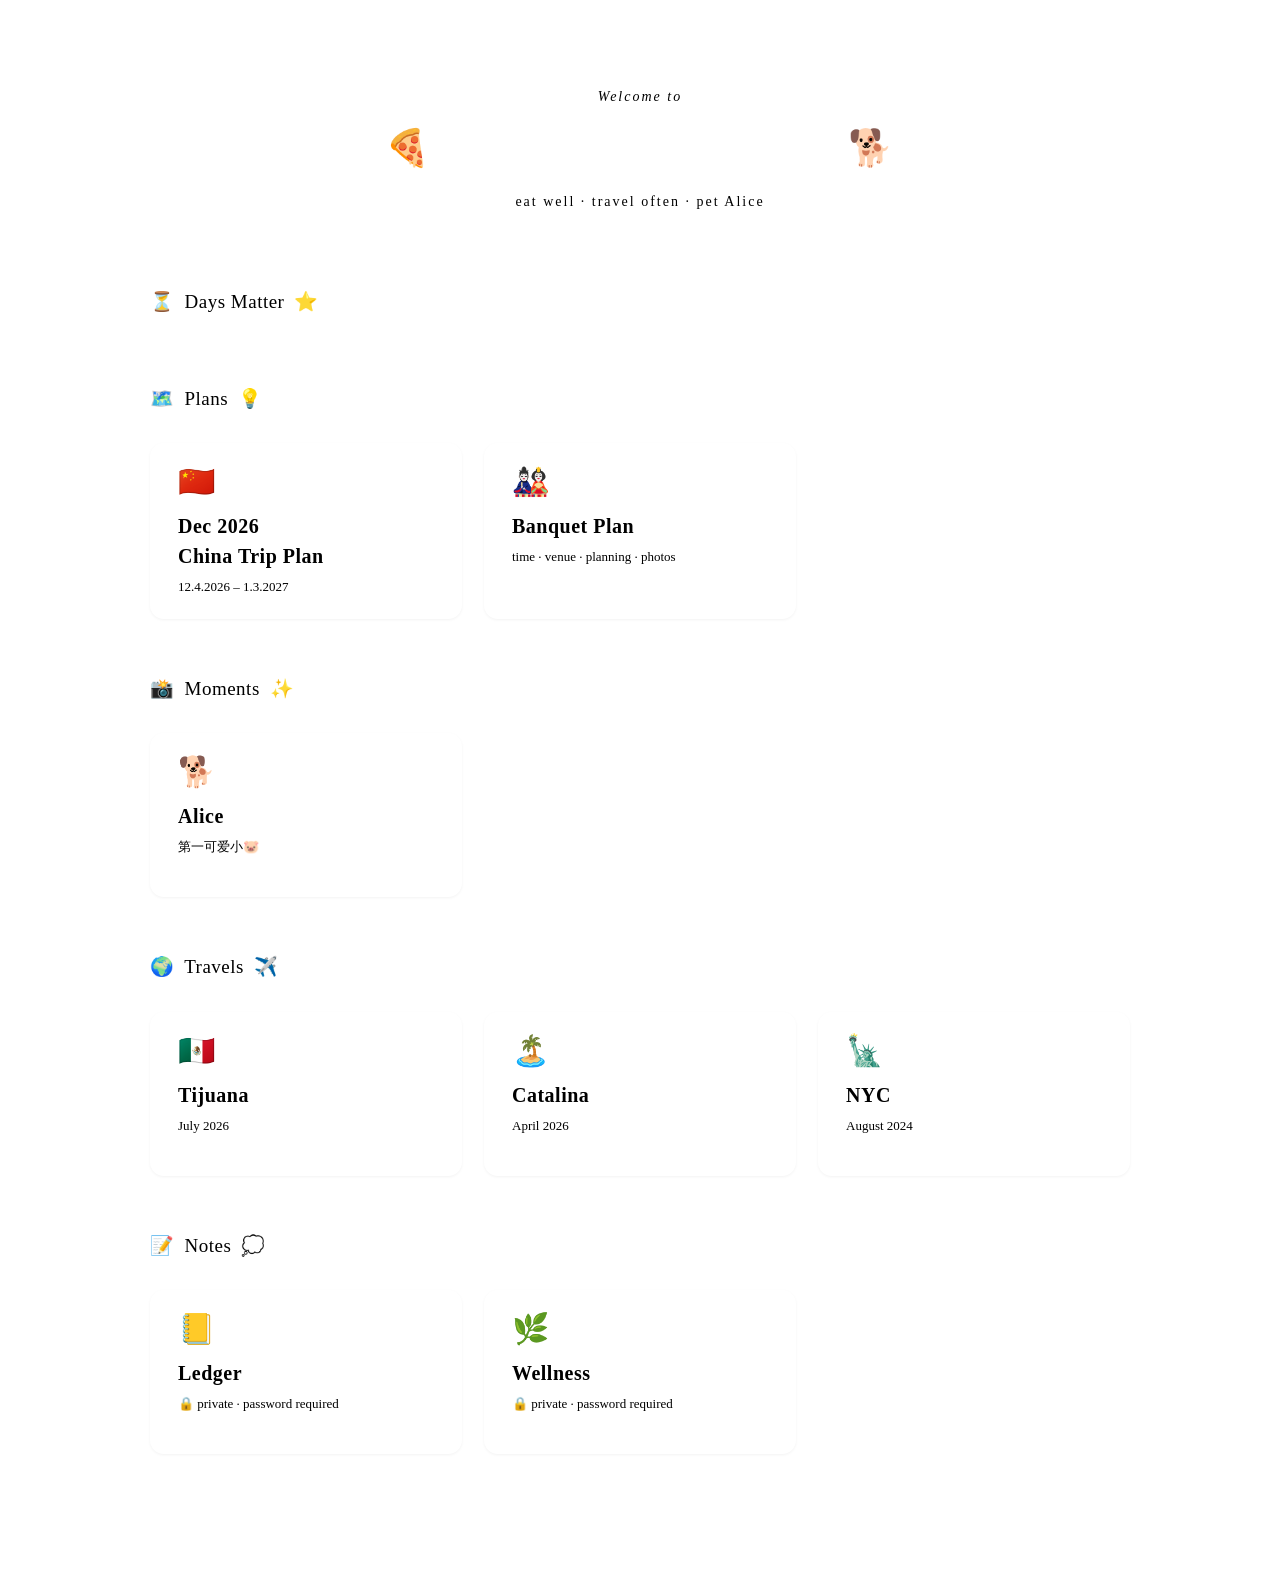
==== index.html @ e295566f "Wellness: new weight & cycle dashboard (trend chart w/ 7-pt avg & period marks, cycle stats + timeli" ====
<!DOCTYPE html>
<html lang="en">
<head>
<meta charset="UTF-8">
<meta name="viewport" content="width=device-width, initial-scale=1.0">
<title>Chelsea · Home</title>
<link rel="stylesheet" href="assets/css/base.css">
<style>
  *{box-sizing:border-box;}
  body{margin:0;padding:34px 22px 64px;background:var(--bg);color:var(--ink);line-height:1.5;}
  .wrap{max-width:980px;margin:0 auto;}

  /* HERO */
  header.hero{margin:52px 0 76px;text-align:center;}
  .hero .hi{font-family:var(--serif);font-style:italic;font-size:14px;color:var(--muted);letter-spacing:2px;margin-bottom:8px;}
  .hero h1{font-family:var(--serif);font-size:44px;font-weight:400;margin:0;letter-spacing:2.5px;
    display:flex;align-items:center;justify-content:center;gap:16px;}
  .hero h1 .grad{font-family:"Optima","Candara","Segoe UI",sans-serif;font-weight:600;
    background:linear-gradient(92deg,var(--cd) 5%,var(--jp) 50%,var(--bj) 95%);
    -webkit-background-clip:text;background-clip:text;color:transparent;}
  .hero h1 .pe{font-size:36px;}
  .hero .tagline{font-family:var(--serif);margin-top:10px;font-size:14px;color:var(--muted);letter-spacing:2px;}

  h2{font-family:var(--serif);font-weight:400;font-size:19px;margin:0 0 18px;padding-bottom:12px;border-bottom:1px solid var(--line);letter-spacing:.5px;}
  .module{margin-bottom:56px;}

  /* ENTRY CARDS */
  .grid{display:grid;grid-template-columns:repeat(auto-fill,minmax(280px,1fr));gap:22px;}
  a.card{position:relative;display:block;min-height:164px;background:var(--paper);border:1px solid var(--line);border-radius:14px;
    padding:24px 24px 22px 28px;text-decoration:none;color:var(--ink);box-shadow:0 1px 3px rgba(0,0,0,.05);
    transition:transform .15s ease, border-color .15s ease, box-shadow .15s ease;overflow:hidden;}
  a.card:hover{transform:translateY(-3px);border-color:#4a505a;box-shadow:0 6px 18px rgba(0,0,0,.3);}
  a.card .accent{position:absolute;left:0;top:0;bottom:0;width:4px;}
  a.card .emoji{font-size:30px;line-height:1;display:block;margin-bottom:14px;}
  a.card .name{font-family:var(--serif);font-weight:700;font-size:20px;margin-bottom:6px;letter-spacing:.5px;}
  a.card .desc{font-family:var(--serif);font-size:13px;color:var(--muted);}
  a.card.soon{pointer-events:none;opacity:.55;}
  a.card.soon .badge{position:absolute;right:16px;top:14px;font-size:11px;color:var(--muted);border:1px solid var(--line);border-radius:20px;padding:2px 10px;}

  @media(max-width:600px){
    body{padding:24px 16px 48px;}
    .hero h1{font-size:27px;gap:10px;}
    .hero h1 .pe{font-size:20px;}
    .hero .hi{font-size:13px;}
    header.hero{margin:28px 0 48px;}
    .module{margin-bottom:40px;}
  }
</style>
<link rel="stylesheet" href="assets/css/days.css">
</head>
<body>
<div class="wrap">

  <header class="hero">
    <div class="hi">Welcome to</div>
    <h1><span class="pe">🍕</span><span class="grad">Chelsea's Space</span><span class="pe">🐕</span></h1>
    <div class="tagline">eat well · travel often · pet Alice</div>
  </header>


  <section class="module">
    <h2>⏳&ensp;Days Matter&ensp;⭐</h2>
    <div class="cd-grid" id="countdowns"></div>
  </section>

  <section class="module">
    <h2>🗺️&ensp;Plans&ensp;💡</h2>
    <div class="grid">
      <a class="card" href="2026-china-trip.html">
        <span class="accent" style="background:var(--cd)"></span>
        <span class="emoji">🇨🇳</span>
        <div class="name">Dec 2026<br>China Trip Plan</div>
        <div class="desc">12.4.2026 – 1.3.2027</div>
      </a>
      <a class="card" href="pages/plan/wedding.html">
        <span class="accent" style="background:var(--jp)"></span>
        <span class="emoji">🎎</span>
        <div class="name">Banquet Plan</div>
        <div class="desc">time · venue · planning · photos</div>
      </a>
    </div>
  </section>

  <section class="module">
    <h2>📸&ensp;Moments&ensp;✨</h2>
    <div class="grid">
      <a class="card" href="pages/moments/alice.html">
        <span class="accent" style="background:var(--dl)"></span>
        <span class="emoji">🐕</span>
        <div class="name">Alice</div>
        <div class="desc">第一可爱小🐷</div>
      </a>
    </div>
  </section>

  <section class="module">
    <h2>🌍&ensp;Travels&ensp;✈️</h2>
    <div class="grid">
      <a class="card" href="pages/travels/tijuana.html">
        <span class="accent" style="background:var(--sy)"></span>
        <span class="emoji">🇲🇽</span>
        <div class="name">Tijuana</div>
        <div class="desc">July 2026</div>
      </a>
      <a class="card" href="pages/travels/catalina.html">
        <span class="accent" style="background:var(--fly)"></span>
        <span class="emoji">🏝️</span>
        <div class="name">Catalina</div>
        <div class="desc">April 2026</div>
      </a>
      <a class="card" href="pages/travels/nyc.html">
        <span class="accent" style="background:var(--bj)"></span>
        <span class="emoji">🗽</span>
        <div class="name">NYC</div>
        <div class="desc">August 2024</div>
      </a>
    </div>
  </section>

  <section class="module">
    <h2>📝&ensp;Notes&ensp;💭</h2>
    <div class="grid">
      <a class="card" href="pages/notes/ledger.html">
        <span class="accent" style="background:var(--sy)"></span>
        <span class="emoji">📒</span>
        <div class="name">Ledger</div>
        <div class="desc">🔒 private · password required</div>
      </a>
      <a class="card" href="pages/notes/health.html">
        <span class="accent" style="background:var(--jp)"></span>
        <span class="emoji">🌿</span>
        <div class="name">Wellness</div>
        <div class="desc">🔒 private · password required</div>
      </a>
    </div>
  </section>

</div>

<script src="assets/js/days.js"></script>
<script src="assets/js/scroll-restore.js"></script>
</body>
</html>
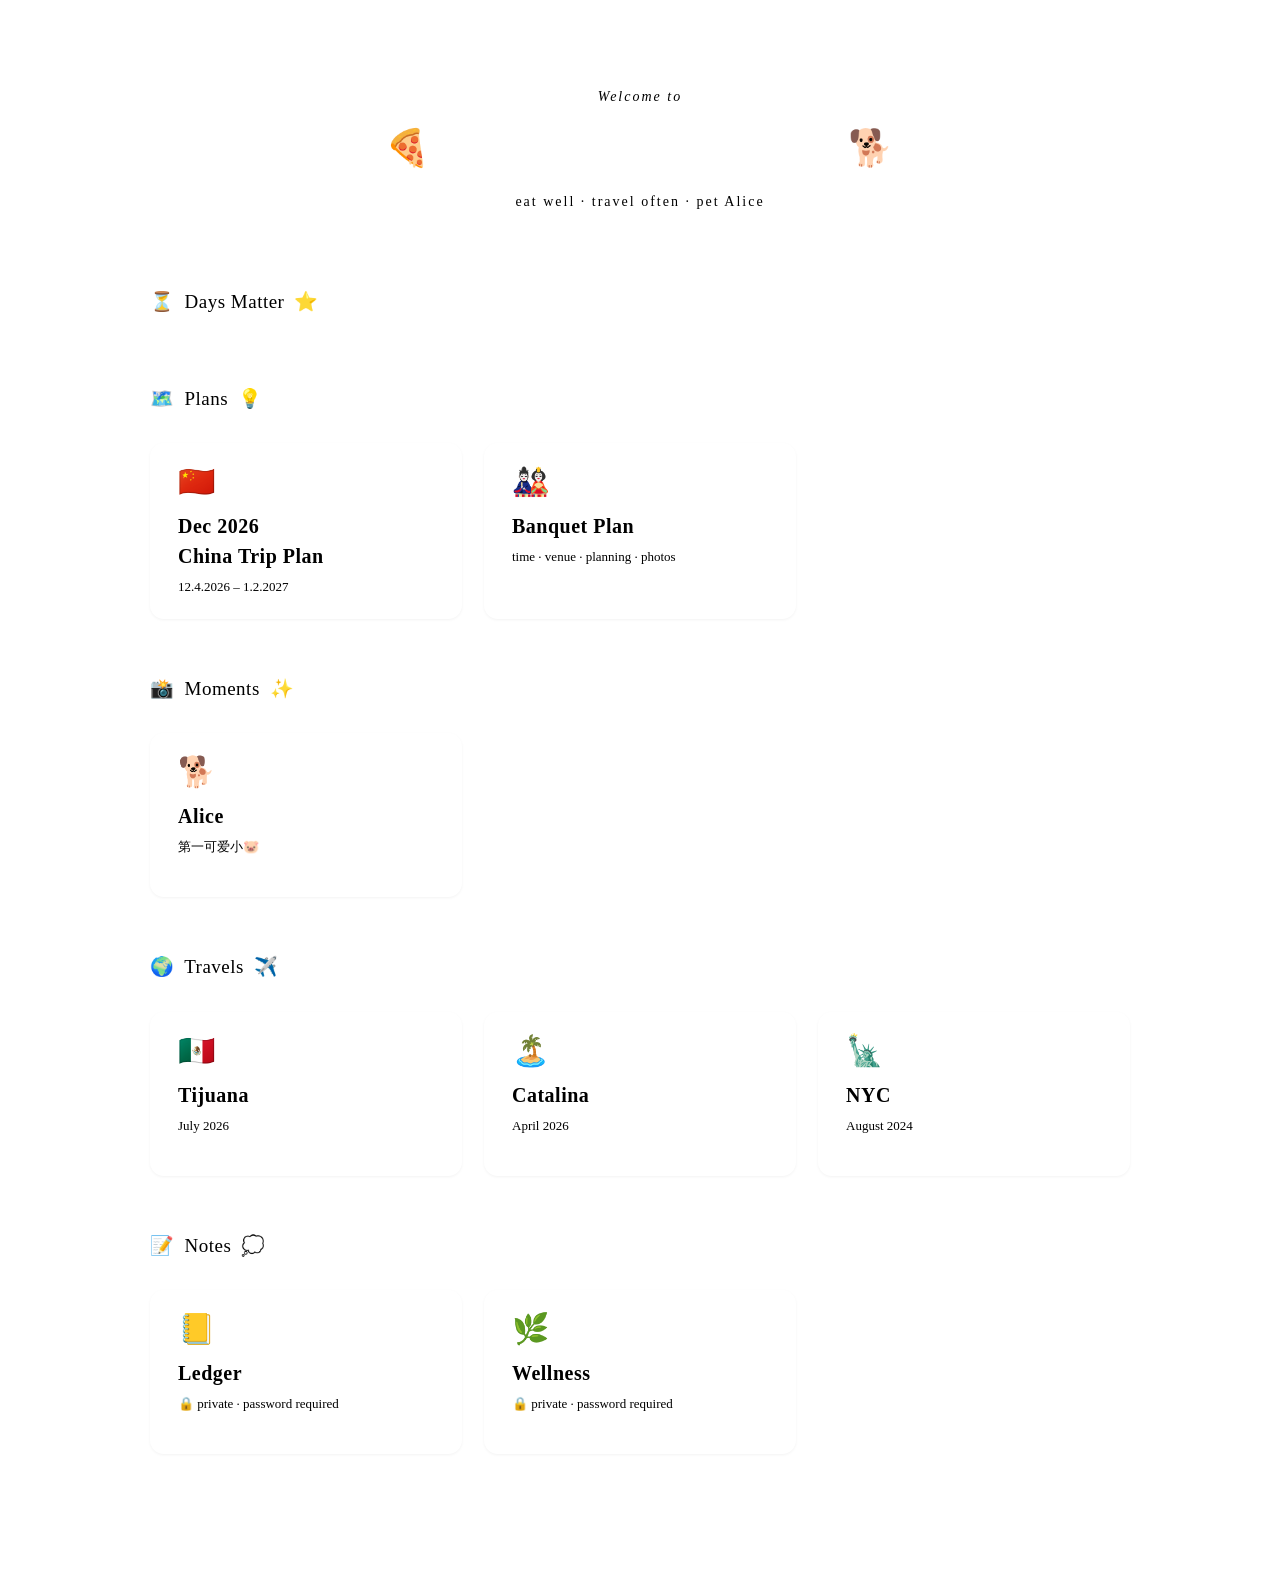
==== commit 42cbb641: "Wellness: cycle phase/ovulation tracking (fertile window on timeline, phase & cycle-day chips, hormo" ====
--- a/index.html
+++ b/index.html
@@ -70,7 +70,7 @@
         <span class="accent" style="background:var(--cd)"></span>
         <span class="emoji">🇨🇳</span>
         <div class="name">Dec 2026<br>China Trip Plan</div>
-        <div class="desc">12.4.2026 – 1.3.2027</div>
+        <div class="desc">12.4.2026 – 1.2.2027</div>
       </a>
       <a class="card" href="pages/plan/wedding.html">
         <span class="accent" style="background:var(--jp)"></span>
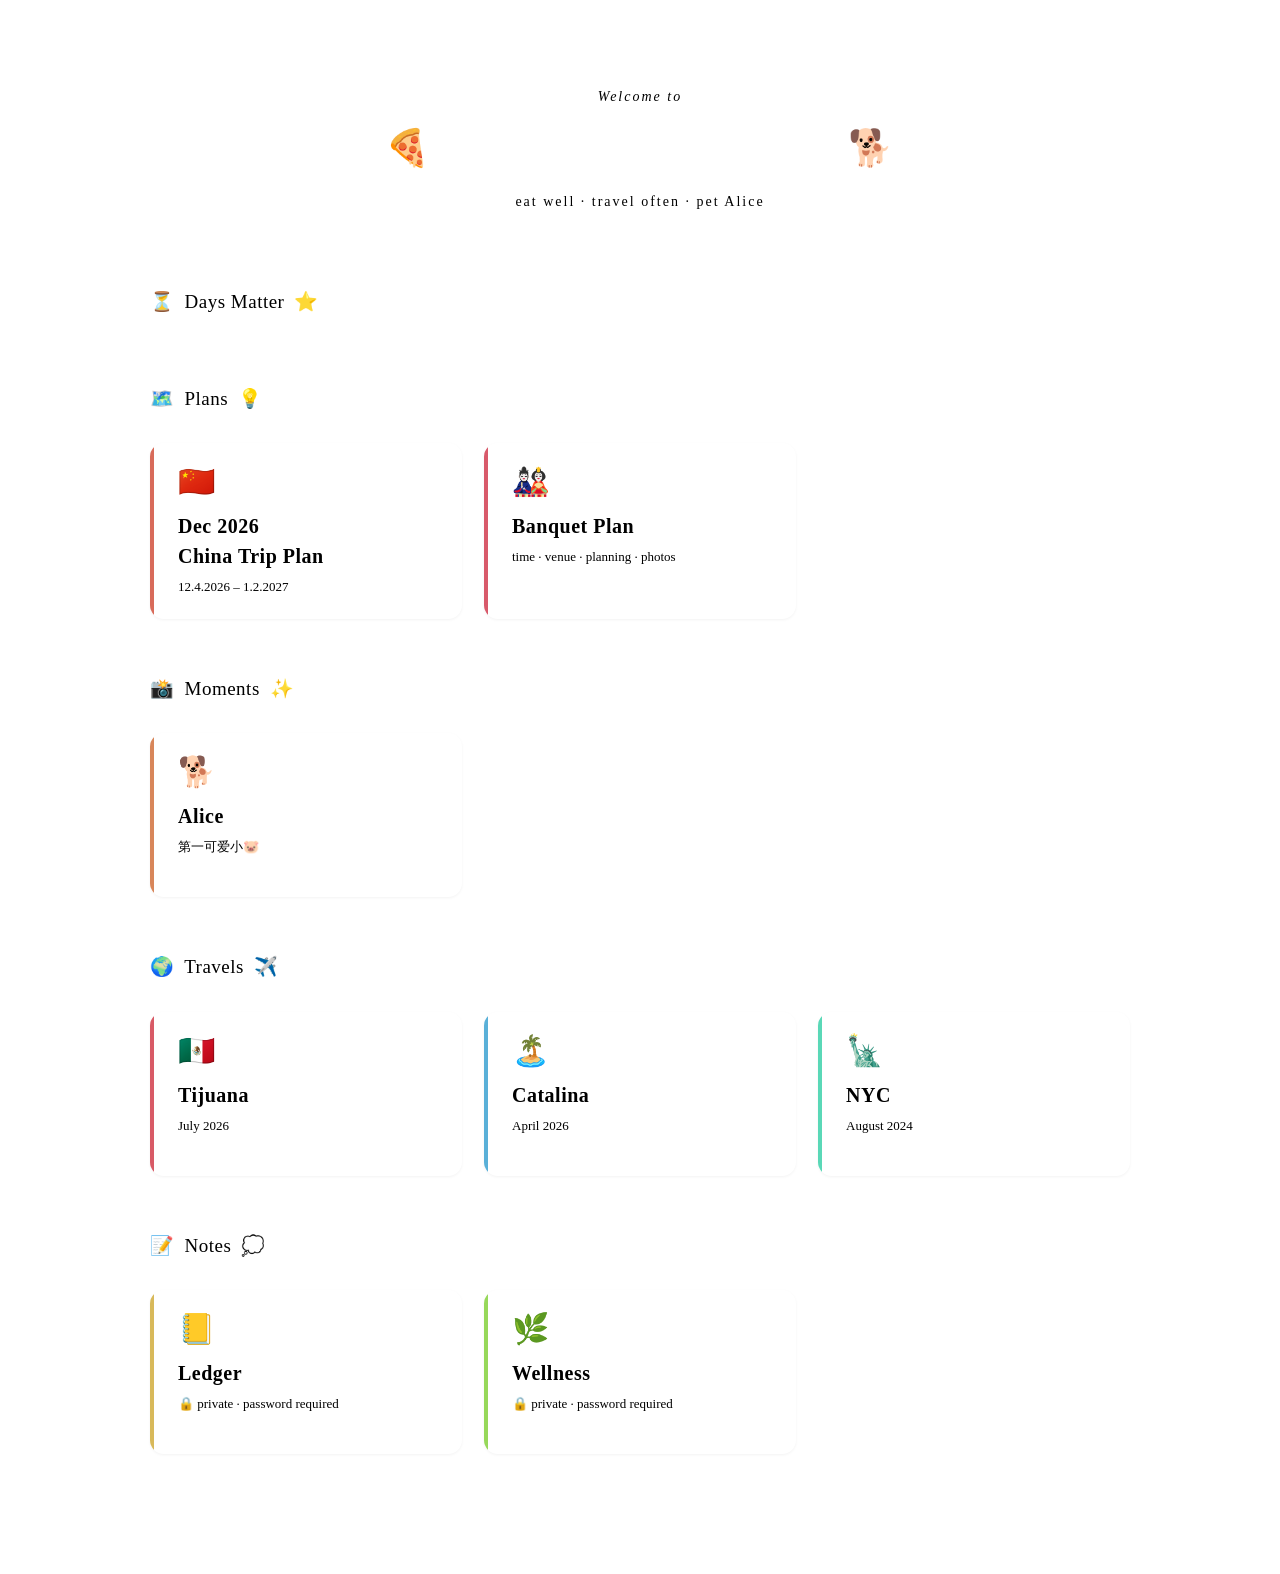
==== commit e6b555be: "Wellness: header redesign (CURRENT/30d/BMI/BMR + vs yesterday/week/month strip, mobile 3-col grid w/" ====
--- a/index.html
+++ b/index.html
@@ -67,7 +67,7 @@
     <h2>🗺️&ensp;Plans&ensp;💡</h2>
     <div class="grid">
       <a class="card" href="2026-china-trip.html">
-        <span class="accent" style="background:var(--cd)"></span>
+        <span class="accent" style="background:var(--jp)"></span>
         <span class="emoji">🇨🇳</span>
         <div class="name">Dec 2026<br>China Trip Plan</div>
         <div class="desc">12.4.2026 – 1.2.2027</div>
@@ -85,7 +85,7 @@
     <h2>📸&ensp;Moments&ensp;✨</h2>
     <div class="grid">
       <a class="card" href="pages/moments/alice.html">
-        <span class="accent" style="background:var(--dl)"></span>
+        <span class="accent" style="background:var(--bj)"></span>
         <span class="emoji">🐕</span>
         <div class="name">Alice</div>
         <div class="desc">第一可爱小🐷</div>
@@ -97,7 +97,7 @@
     <h2>🌍&ensp;Travels&ensp;✈️</h2>
     <div class="grid">
       <a class="card" href="pages/travels/tijuana.html">
-        <span class="accent" style="background:var(--sy)"></span>
+        <span class="accent" style="background:var(--jp)"></span>
         <span class="emoji">🇲🇽</span>
         <div class="name">Tijuana</div>
         <div class="desc">July 2026</div>
@@ -109,7 +109,7 @@
         <div class="desc">April 2026</div>
       </a>
       <a class="card" href="pages/travels/nyc.html">
-        <span class="accent" style="background:var(--bj)"></span>
+        <span class="accent" style="background:var(--sy)"></span>
         <span class="emoji">🗽</span>
         <div class="name">NYC</div>
         <div class="desc">August 2024</div>
@@ -121,13 +121,13 @@
     <h2>📝&ensp;Notes&ensp;💭</h2>
     <div class="grid">
       <a class="card" href="pages/notes/ledger.html">
-        <span class="accent" style="background:var(--sy)"></span>
+        <span class="accent" style="background:var(--bj)"></span>
         <span class="emoji">📒</span>
         <div class="name">Ledger</div>
         <div class="desc">🔒 private · password required</div>
       </a>
       <a class="card" href="pages/notes/health.html">
-        <span class="accent" style="background:var(--jp)"></span>
+        <span class="accent" style="background:var(--sy)"></span>
         <span class="emoji">🌿</span>
         <div class="name">Wellness</div>
         <div class="desc">🔒 private · password required</div>
@@ -139,5 +139,44 @@
 
 <script src="assets/js/days.js"></script>
 <script src="assets/js/scroll-restore.js"></script>
+<script>
+// 卡片竖线自动取 emoji 主色：emoji 画进离屏 canvas，按色相直方图取主色调
+// （灰/白/黑像素不参与），再统一饱和度和亮度，保证整页协调。
+// inline style 里的颜色保留作为无 JS 时的兜底。
+(() => {
+  const cv = document.createElement("canvas");
+  cv.width = cv.height = 32;
+  const ctx = cv.getContext("2d", { willReadFrequently: true });
+  if (!ctx) return;
+  document.querySelectorAll(".card").forEach(card => {
+    const em = card.querySelector(".emoji"), ac = card.querySelector(".accent");
+    if (!em || !ac) return;
+    ctx.clearRect(0, 0, 32, 32);
+    ctx.font = "28px serif";
+    ctx.textAlign = "center";
+    ctx.textBaseline = "middle";
+    ctx.fillText(em.textContent.trim(), 16, 18);
+    const d = ctx.getImageData(0, 0, 32, 32).data;
+    const bins = Array.from({ length: 12 }, () => ({ w: 0, x: 0, y: 0 }));
+    for (let i = 0; i < d.length; i += 4){
+      const r = d[i] / 255, g = d[i + 1] / 255, b = d[i + 2] / 255, a = d[i + 3] / 255;
+      if (a < .5) continue;
+      const mx = Math.max(r, g, b), mn = Math.min(r, g, b), c = mx - mn;
+      if (c < .12) continue;   // 近灰色不算
+      let h = mx === r ? ((g - b) / c + 6) % 6 : mx === g ? (b - r) / c + 2 : (r - g) / c + 4;
+      h *= 60;
+      const w = a * c;
+      const bin = bins[Math.floor(h / 30) % 12];
+      bin.w += w;
+      bin.x += w * Math.cos(h * Math.PI / 180);
+      bin.y += w * Math.sin(h * Math.PI / 180);
+    }
+    const best = bins.reduce((p, q) => q.w > p.w ? q : p, { w: 0 });
+    if (!best.w) return;       // 全灰 emoji（如 ⚙️）保留原色
+    const hue = (Math.atan2(best.y, best.x) * 180 / Math.PI + 360) % 360;
+    ac.style.background = `hsl(${hue.toFixed(0)},62%,60%)`;
+  });
+})();
+</script>
 </body>
 </html>
